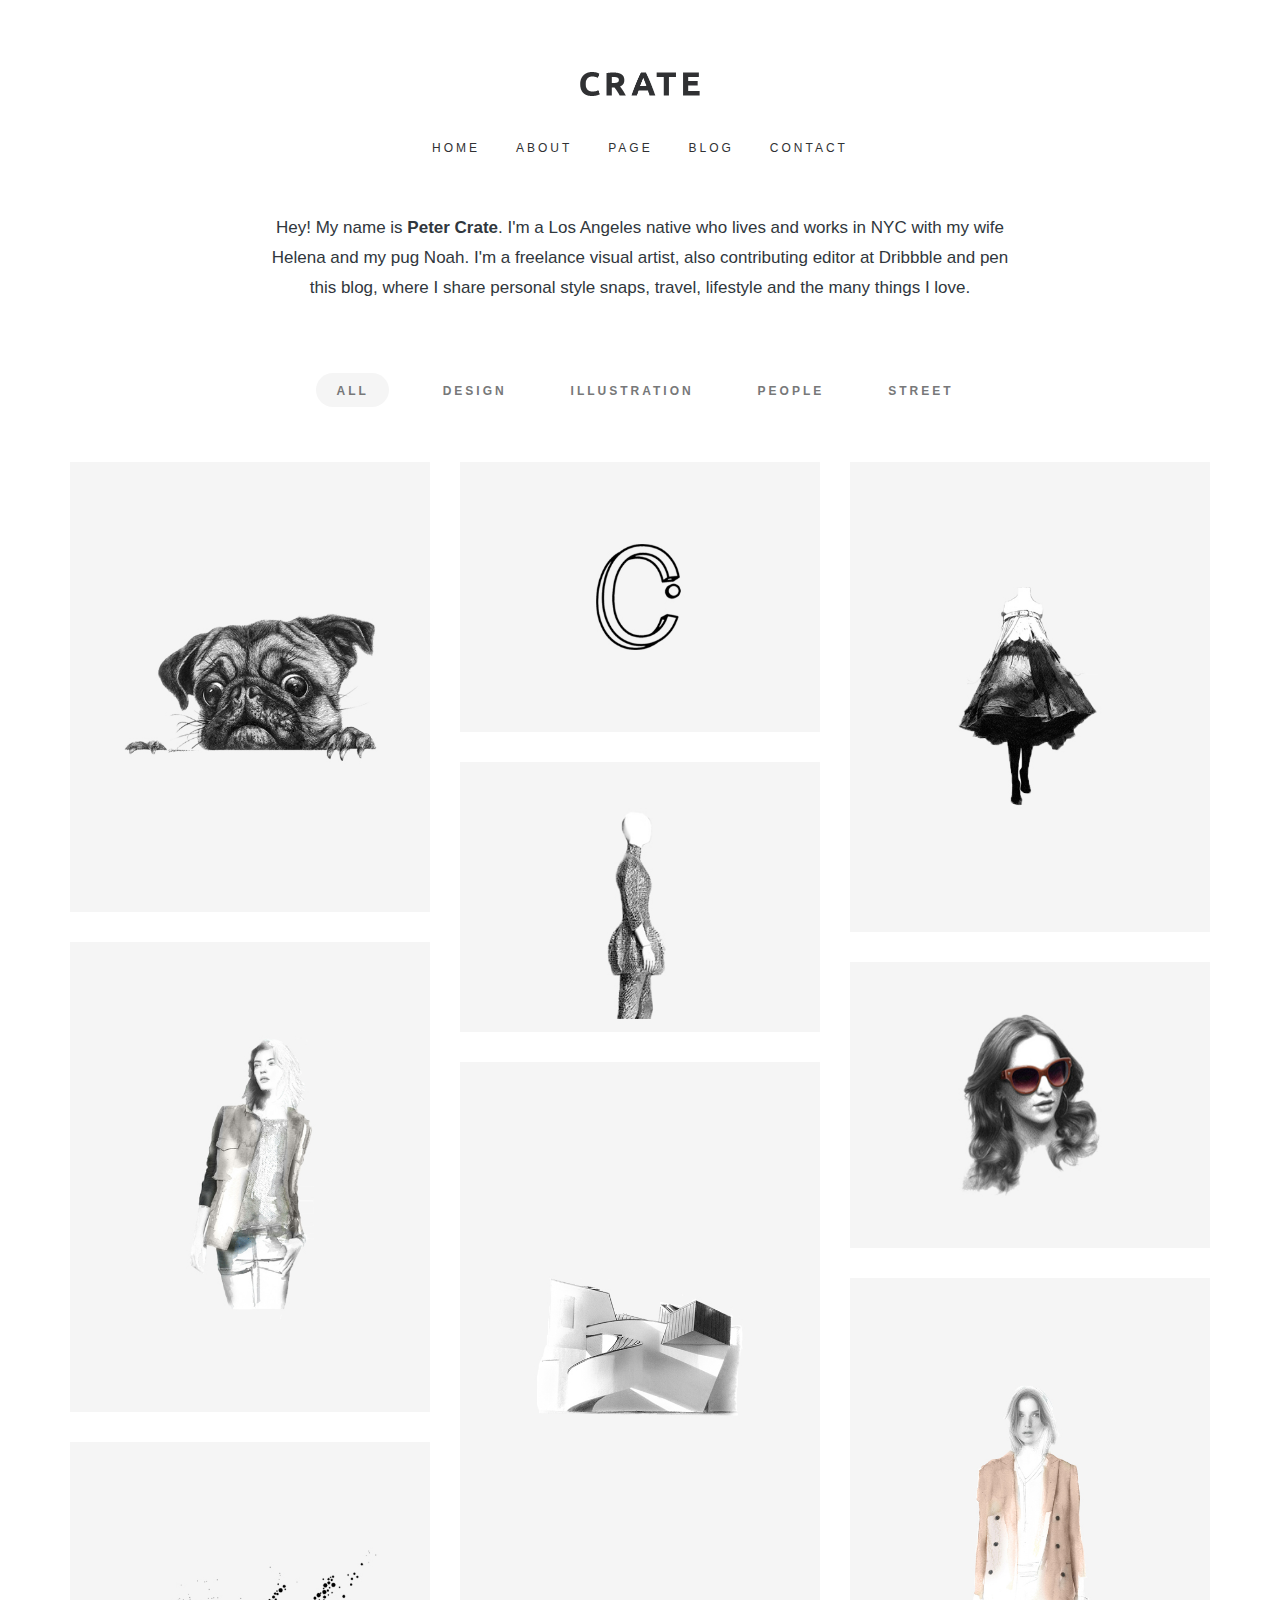
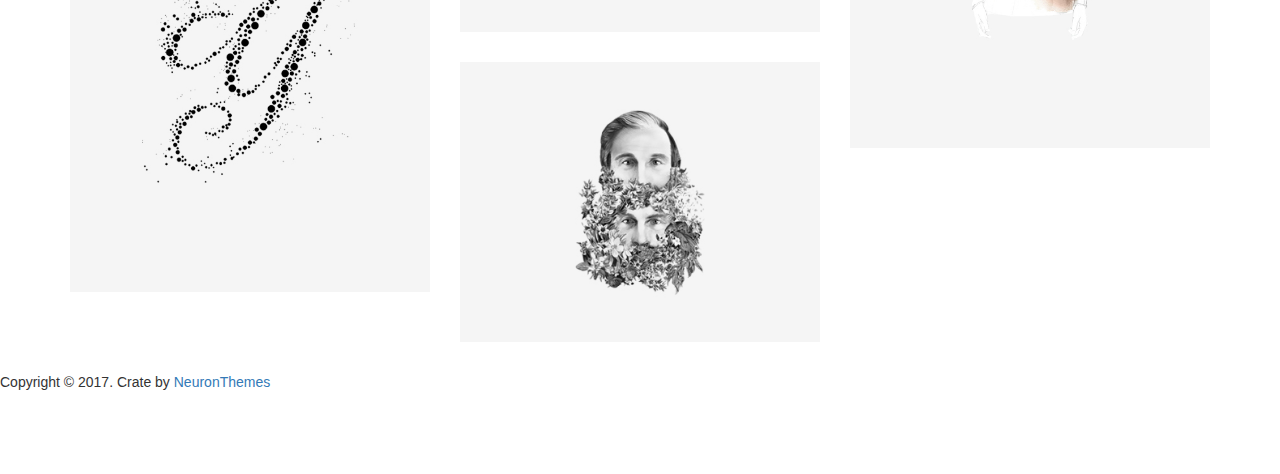
==== index.html @ 09fa6f3a "isotope" ====
<!DOCTYPE html>
<html lang="en">
    <head>
        <meta charset="utf-8">
        <meta http-equiv="X-UA-Compatible" content="IE=edge">
        <meta name="viewport" content="width=device-width, initial-scale=1">

        <title>Crate</title>

        <link href="assets/css/bootstrap.min.css" rel="stylesheet">
        <link href="assets/css/font-awesome.min.css" rel="stylesheet">
        <link href="assets/css/style.css" rel="stylesheet">
        <link href="assets/css/responsive.css" rel="stylesheet">
        
    </head>
    <body>
        <div class="section-padding">
            <div class="container">
                <div class="row">
                    <div class="col-md-8 col-md-offset-2 col-lg-8 col-lg-offset-2">
                        <div class="heading">
                            <img class="logo" src="assets/img/logo.png" alt="">
                            <ul class="head-menu">
                                <li><a href="#">Home</a></li>
                                <li><a href="#">About</a></li>
                                <li><a href="#">Page</a></li>
                                <li><a href="#">Blog</a></li>
                                <li><a href="#">Contact</a></li>
                            </ul>
                            <p class="content">Hey! My name is <strong>Peter Crate</strong>.
                                 I'm a Los Angeles native who lives and works in NYC with my 
                                 wife Helena and my pug Noah. I'm a freelance visual artist, 
                                 also contributing editor at Dribbble and pen this blog, where
                                  I share personal style snaps, travel, lifestyle and the many 
                                  things I love.</p>
                        </div>
                    </div>
                </div>
                <div class="isotope">
                    <div class="row">
                        <div class="filter">
                            <ul class="isotope-filter">
                                <li class="active" data-filter="*"><a href="#">all</a></li>
                                <li data-filter=".design"><a href="#">design</a></li>
                                <li data-filter=".illustration"><a href="#">illustration</a></li>
                                <li data-filter=".people"><a href="#">people</a></li>
                                <li data-filter=".street"><a href="#">street</a></li>
                            </ul>
                        </div>
                        <div class="product-list">
                            <div class="col-md-4 people">
                                <div class="product-bg-1 singel-product">
                                    <a href="#">
                                        <div class="product-hover">
                                            <h3>noah <span>Peole</span></h3>
                                        </div>
                                    </a>
                                </div>
                            </div>
                            <div class="col-md-4 design">
                                <div class="product-bg-2 singel-product">
                                    <a href="#">
                                        <div class="product-hover">
                                            <h3>Crate <span>Design</span></h3>
                                        </div>
                                    </a>
                                </div>
                            </div>
                            <div class="col-md-4 street">
                                <div class="product-bg-3 singel-product">
                                    <a href="#">
                                        <div class="product-hover">
                                            <h3>Dress <span>Street</span></h3>
                                        </div>
                                    </a>
                                </div>
                            </div>
                            <div class="col-md-4 people">
                                <div class="product-bg-4 singel-product">
                                    <a href="#">
                                        <div class="product-hover">
                                            <h3>Sculpture <span>Design</span></h3>
                                        </div>
                                    </a>
                                </div>
                            </div>
                            <div class="col-md-4 design">
                                <div class="product-bg-5 singel-product">
                                    <a href="#">
                                        <div class="product-hover">
                                            <h3>Sketch Girl <span>People</span></h3>
                                        </div>
                                    </a>
                                </div>
                            </div>
                            <div class="col-md-4 street">
                                <div class="product-bg-6 singel-product">
                                    <a href="#">
                                        <div class="product-hover">
                                            <h3>Portrait <span>Street</span></h3>
                                        </div>
                                    </a>
                                </div>
                            </div>
                            <div class="col-md-4 people">
                                <div class="product-bg-7 singel-product">
                                    <a href="#">
                                        <div class="product-hover">
                                            <h3>Architecture <span>Illustration</span></h3>
                                        </div>
                                    </a>
                                </div>
                            </div>
                            <div class="col-md-4 illustration">
                                <div class="product-bg-8 singel-product">
                                    <a href="#">
                                        <div class="product-hover">
                                            <h3>Fashionsta <span>Illustration</span></h3>
                                        </div>
                                    </a>
                                </div>
                            </div>
                            <div class="col-md-4 illustration">
                                <div class="product-bg-9 singel-product">
                                    <a href="#">
                                        <div class="product-hover">
                                            <h3>Simple Letter <span>People</span></h3>
                                        </div>
                                    </a>
                                </div>
                            </div>
                            <div class="col-md-4 design">
                                <div class="product-bg-10 singel-product">
                                    <a href="#">
                                        <div class="product-hover">
                                            <h3>Treebeard <span>Design</span></h3>
                                        </div>
                                    </a>
                                </div>
                            </div>
                            
                            </div>
                        </div>
                    </div>
                </div>
                <p class="copy-right">Copyright © 2017. Crate by 
                <a target="_BLANK" href="#">NeuronThemes</a></p>
            </div>
        </div>
        
        

        <script src="assets/js/jquery.min.js"></script>
        <script src="assets/js/bootstrap.min.js"></script>
        <script src="assets/js/isotope.min.js"></script>
        <script src="assets/js/main.js"></script>
    </body>
</html>
---- assets/css/style.css ----
/* Base CSS */
@import url('https://fonts.googleapis.com/css?family=Hind:300,400,500,600,700');
.alignleft {
    float: left;
    margin-right: 15px;
}
.alignright {
    float: right;
    margin-left: 15px;
}
.aligncenter {
    display: block;
    margin: 0 auto 15px;
}
a:focus { outline: 0 solid }
img {
    max-width: 100%;
    height: auto;
}
h1,
h2,
h3,
h4,
h5,
h6 {
    margin: 0 0 15px;
    font-weight: 700;
}
a:hover { text-decoration: none }
.singel-product{
    background-position: center;
    background-size: 90%;
    height: 360px;
    margin-bottom: 30px;
    background-repeat: no-repeat;
    background-color: #f5f5f5;
}
.product-bg-1{
    background-image: url(../img/pug.jpg)
}
.product-bg-2{
    background-image: url(../img/crate-logo.jpg)
}
.product-bg-3{
    background-image: url(../img/dress.jpg)
}
.product-bg-4{
    background-image: url(../img/sarabande.jpg)
}
.product-bg-5{
    background-image: url(../img/girl.jpg)
}
.product-bg-6{
    background-image: url(../img/portrait.jpg)
}
.product-bg-7{
    background-image: url(../img/architecture2X.jpg)
}
.product-bg-8{
    background-image: url(../img/fashion2X.jpg)
}
.product-bg-9{
    background-image: url(../img/y-letter.jpg)
}
.product-bg-10{
    background-image: url(../img/beard.jpg)
}

.section-padding {
    padding:72px 0px;
  }
  .heading {
    text-align: center;
  }
  .logo {
    width: 120px;
    height: auto;
    margin-bottom: 25px;
  }
  .head-menu {
    padding: 0;
    list-style: none;
    margin-bottom: 40px;
  }
  .head-menu li {
    display: inline-block;
    padding: 16px;
  }
  .head-menu li a {
    color: #303133;
    font-size: 12px;
    letter-spacing: 3px;
    font-weight: 400;
    text-transform: uppercase;
    position: relative;
  }
  .head-menu li a:before {
    position: absolute;
    height: 1px;
    width: 0;
    content: "";
    background-color: #000;
    left: -2px;
    bottom: 0;
    transition: .4s;
  }
  .head-menu li a:hover:before {
    width: 100%;
  }
  .content {
    font-size: 17px;
    font-weight: 300;
    line-height: 30px;
    color: #30373d;
    margin-bottom: 50px;
  }
  .isotope-filter {
    padding: 0;
    list-style: none;
    text-align: center;
    margin-bottom: 35px;
  }
  .isotope-filter li {
    display: inline-block;
    margin: 20px;
    text-align: center;
  }
  .isotope-filter li a {
    text-transform: uppercase;
    font-size: 12px;
    line-height: 13px;
    letter-spacing: 3px;
    color: #777879;
    font-weight: 600;
    padding: 7px 10px;
    transition: .3s;
  }
  .isotope-filter li a:hover {
    background-color: #f5f5f5;
    border-radius: 15px;
  }
  .product-list .col-md-4:nth-child(1) .singel-product,
  .product-list .col-md-4:nth-child(9) .singel-product{
      height: 450px;
  }
  
  .product-list .col-md-4:nth-child(3) .singel-product,
  .product-list .col-md-4:nth-child(5) .singel-product,
  .product-list .col-md-4:nth-child(8) .singel-product{
    height: 470px;
  }
  .product-list .col-md-4:nth-child(2) .singel-product,
  .product-list .col-md-4:nth-child(4) .singel-product{
    height: 270px;
  }
  .product-list .col-md-4:nth-child(6) .singel-product{
    height: 286px;
  }
  .product-list .col-md-4:nth-child(7) .singel-product{
    height: 570px;
  }
  .product-list .col-md-4:nth-child(10) .singel-product{
    height: 280px;
  }
  .product-hover {
    position: relative;
    z-index: 1;
    display: flex;
    justify-content: center;
    align-items: center;
    height: 100%;
    opacity: 0;
  }
  .product-hover:before {
    position: absolute;
    background-color: #fff;
    content: "";
    height: 100%;
    width: 100%;
    opacity: 0;
    z-index: -1;
    transition: .3s;
  }
  .product-hover h3 {
    text-transform: uppercase;
    font-size: 16px;
    line-height: 20px;
    letter-spacing: 3px;
    font-weight: 600;
    color: #303133;
    display: grid;
    padding-top: 30px;
  }
  .product-hover h3 span {
    font-size: 80%;
    padding-top: 30px;
    font-weight: normal;
    transition: .5s;
    text-transform: none;
    text-align: center;
}
.singel-product:hover .product-hover::before {
    opacity: .9;
}
.singel-product:hover .product-hover {
    opacity: 1;
}

.isotope-filter li.active{
  background-color: #f5f5f5;
  border-radius: 50px;
  padding: 7px 10px;
}
.singel-product:hover .product-hover h3 {
  padding: 0;
}
.singel-product:hover .product-hover h3 span {
  padding: 5px;
}
---- assets/css/responsive.css ----
/* Medium Layout: 1280px. */
@media only screen and (min-width: 992px) and (max-width: 1200px) { 
  
    
}
/* Tablet Layout: 768px. */
@media only screen and (min-width: 768px) and (max-width: 991px) { 
 
    
}
/* Mobile Layout: 320px. */
@media only screen and (max-width: 767px) { 
 
    
}
/* Wide Mobile Layout: 480px. */
@media only screen and (min-width: 480px) and (max-width: 767px) { 

}
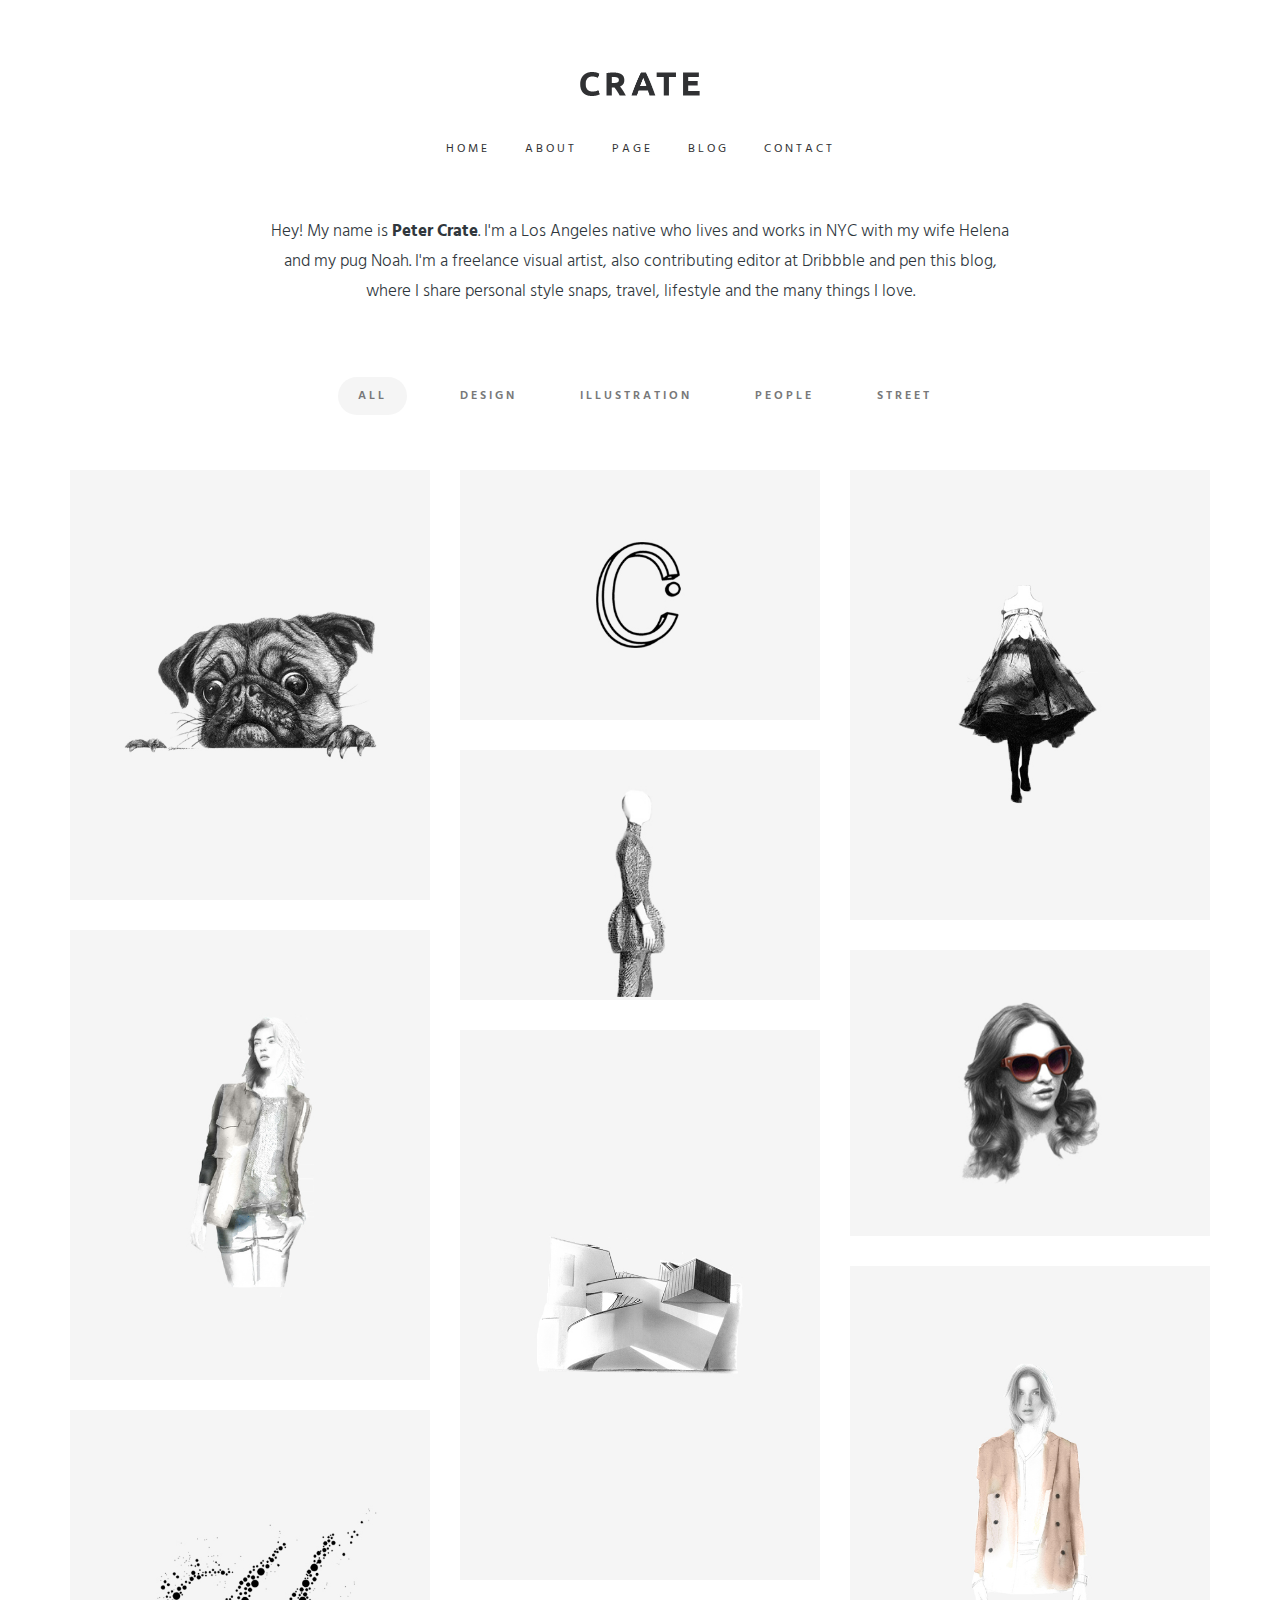
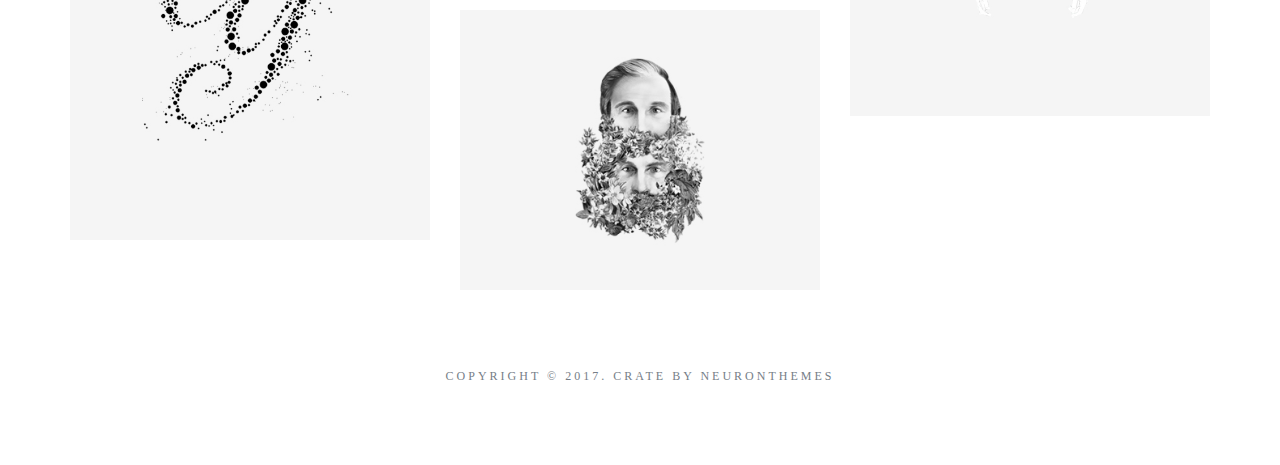
==== commit 9b12357c: "isotope-complite" ====
--- a/index.html
+++ b/index.html
@@ -75,7 +75,7 @@
                                     </a>
                                 </div>
                             </div>
-                            <div class="col-md-4 people">
+                            <div class="col-md-4 design">
                                 <div class="product-bg-4 singel-product">
                                     <a href="#">
                                         <div class="product-hover">
@@ -84,7 +84,7 @@
                                     </a>
                                 </div>
                             </div>
-                            <div class="col-md-4 design">
+                            <div class="col-md-4 people">
                                 <div class="product-bg-5 singel-product">
                                     <a href="#">
                                         <div class="product-hover">
@@ -102,7 +102,7 @@
                                     </a>
                                 </div>
                             </div>
-                            <div class="col-md-4 people">
+                            <div class="col-md-4 illustration">
                                 <div class="product-bg-7 singel-product">
                                     <a href="#">
                                         <div class="product-hover">
@@ -120,7 +120,7 @@
                                     </a>
                                 </div>
                             </div>
-                            <div class="col-md-4 illustration">
+                            <div class="col-md-4 people">
                                 <div class="product-bg-9 singel-product">
                                     <a href="#">
                                         <div class="product-hover">
--- a/assets/css/style.css
+++ b/assets/css/style.css
@@ -25,6 +25,12 @@
 h6 {
     margin: 0 0 15px;
     font-weight: 700;
+}
+body {
+  font-family: 'Hind', sans-serif;
+  font-size: 14px;
+  line-height: 24px;
+  color: #303133;
 }
 a:hover { text-decoration: none }
 .singel-product{
@@ -141,23 +147,23 @@
   }
   .product-list .col-md-4:nth-child(1) .singel-product,
   .product-list .col-md-4:nth-child(9) .singel-product{
-      height: 450px;
+      height: 430px;
   }
   
   .product-list .col-md-4:nth-child(3) .singel-product,
   .product-list .col-md-4:nth-child(5) .singel-product,
   .product-list .col-md-4:nth-child(8) .singel-product{
-    height: 470px;
+    height: 450px;
   }
   .product-list .col-md-4:nth-child(2) .singel-product,
   .product-list .col-md-4:nth-child(4) .singel-product{
-    height: 270px;
+    height: 250px;
   }
   .product-list .col-md-4:nth-child(6) .singel-product{
     height: 286px;
   }
   .product-list .col-md-4:nth-child(7) .singel-product{
-    height: 570px;
+    height: 550px;
   }
   .product-list .col-md-4:nth-child(10) .singel-product{
     height: 280px;
@@ -216,4 +222,36 @@
 }
 .singel-product:hover .product-hover h3 span {
   padding: 5px;
+}
+.product-list{
+  transition-duration: .5s;
+}
+
+.copy-right {
+  text-align: center;
+  font-family: Poppins;
+  font-size: 12px;
+  line-height: 13px;
+  letter-spacing: 3px;
+  text-transform: uppercase;
+  margin-top: 50px;
+  color: #767e87;
+}
+.copy-right a {
+  color: #767e87;
+  position: relative;
+}
+.copy-right a:hover::before {
+  width: 100%;
+}
+
+.copy-right a:before {
+  position: absolute;
+  height: 1px;
+  width: 0;
+  content: "";
+  bottom: 0;
+  left: 0;
+  background-color: #000;
+  transition: .3s;
 }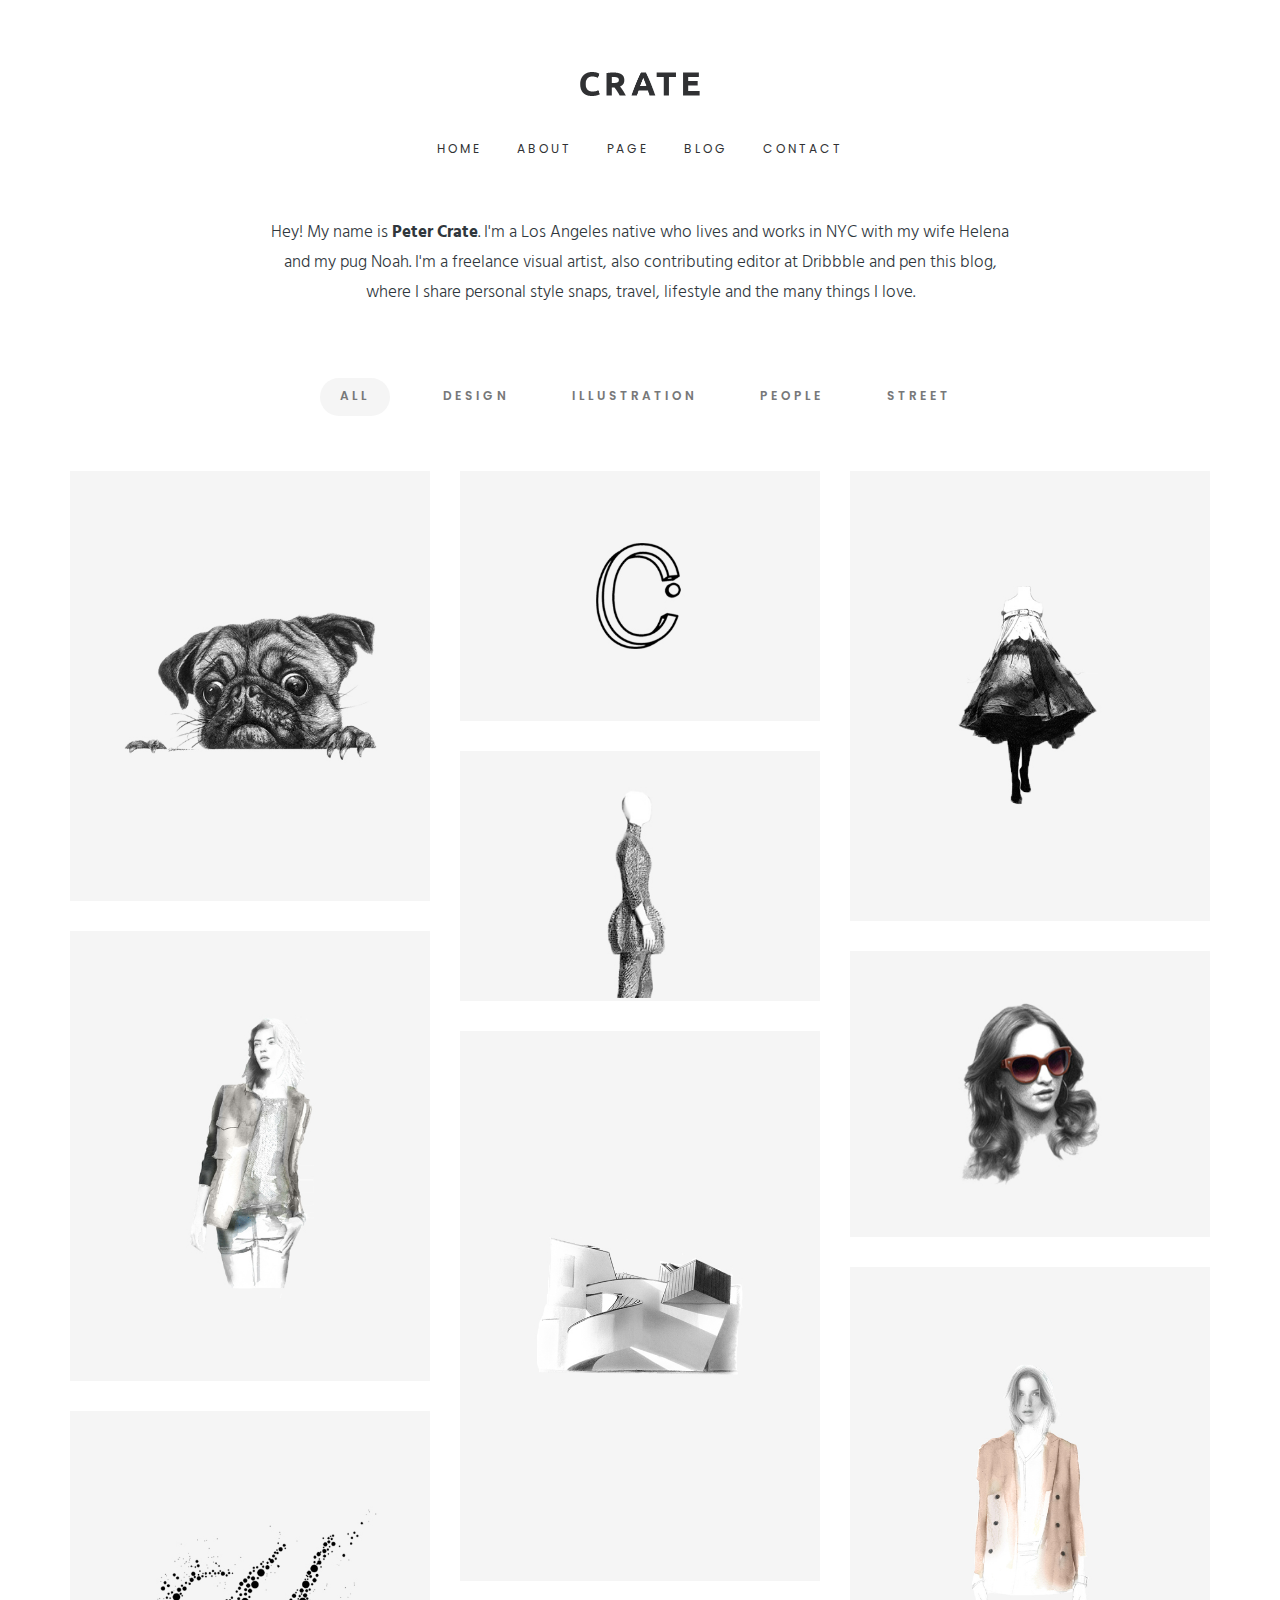
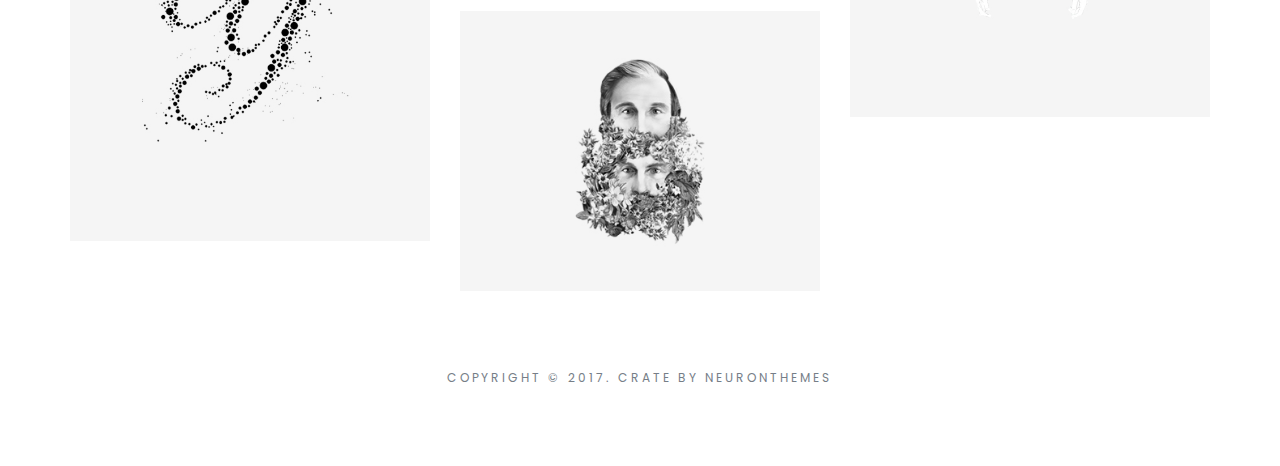
==== commit 4bb362f3: "link" ====
--- a/index.html
+++ b/index.html
@@ -6,7 +6,9 @@
         <meta name="viewport" content="width=device-width, initial-scale=1">
 
         <title>Crate</title>
-
+        <link rel="stylesheet" href="https://use.fontawesome.com/releases/v5.0.10/css/all.css"
+         integrity="sha384-+d0P83n9kaQMCwj8F4RJB66tzIwOKmrdb46+porD/OvrJ+37WqIM7UoBtwHO6Nlg"
+          crossorigin="anonymous">
         <link href="assets/css/bootstrap.min.css" rel="stylesheet">
         <link href="assets/css/font-awesome.min.css" rel="stylesheet">
         <link href="assets/css/style.css" rel="stylesheet">
@@ -21,11 +23,29 @@
                         <div class="heading">
                             <img class="logo" src="assets/img/logo.png" alt="">
                             <ul class="head-menu">
-                                <li><a href="#">Home</a></li>
-                                <li><a href="#">About</a></li>
-                                <li><a href="#">Page</a></li>
-                                <li><a href="#">Blog</a></li>
-                                <li><a href="#">Contact</a></li>
+                                <li><a href="file:///C:/Users/Mahfujur%20Rahman/Documents/GitHub/crate/index.html#">Home</a></li>
+                                <li><a href="file:///C:/Users/Mahfujur%20Rahman/Documents/GitHub/crate-about/index.html">About</a></li>
+                                <li><a href="#">Page</a>
+                                    <ul class="sub-menu">
+                                        <li><a href="#">Portfolio <i class="fas fa-angle-right"></i></a>
+                                            <ul class="sub-menu-1">
+                                                <li><a href="#">2 Columns</a></li>
+                                                <li><a href="#">3 Columns</a></li>
+                                                <li><a href="#">4 Columns</a></li>
+                                            </ul>
+                                        </li>
+                                        <li><a href="#">Blog <i class="fas fa-angle-right"></i></a>
+                                            <ul class="sub-menu-2">
+                                                    <li><a href="#">Grid</a></li>
+                                                    <li><a href="#">Full width</a></li>
+                                                    <li><a href="#">Sidebar</a></li>
+                                                </ul>
+                                        </li>
+                                        <li><a href="#">Gallery</a></li>
+                                    </ul>
+                                </li>
+                                <li><a href="file:///C:/Users/Mahfujur%20Rahman/Documents/GitHub/crate-blog/index.html">Blog</a></li>
+                                <li><a href="file:///C:/Users/Mahfujur%20Rahman/Documents/GitHub/crate-contact/index.html">Contact</a></li>
                             </ul>
                             <p class="content">Hey! My name is <strong>Peter Crate</strong>.
                                  I'm a Los Angeles native who lives and works in NYC with my 
@@ -48,7 +68,7 @@
                             </ul>
                         </div>
                         <div class="product-list">
-                            <div class="col-md-4 people">
+                            <div class="col-md-4 col-sm-6 col-xs-12 mobil-size people">
                                 <div class="product-bg-1 singel-product">
                                     <a href="#">
                                         <div class="product-hover">
@@ -57,7 +77,7 @@
                                     </a>
                                 </div>
                             </div>
-                            <div class="col-md-4 design">
+                            <div class="col-md-4 col-sm-6 col-xs-12 mobil-size design">
                                 <div class="product-bg-2 singel-product">
                                     <a href="#">
                                         <div class="product-hover">
@@ -66,7 +86,7 @@
                                     </a>
                                 </div>
                             </div>
-                            <div class="col-md-4 street">
+                            <div class="col-md-4 col-sm-6 col-xs-12 mobil-size street">
                                 <div class="product-bg-3 singel-product">
                                     <a href="#">
                                         <div class="product-hover">
@@ -75,7 +95,7 @@
                                     </a>
                                 </div>
                             </div>
-                            <div class="col-md-4 design">
+                            <div class="col-md-4 col-sm-6 col-xs-12 mobil-size design">
                                 <div class="product-bg-4 singel-product">
                                     <a href="#">
                                         <div class="product-hover">
@@ -84,7 +104,7 @@
                                     </a>
                                 </div>
                             </div>
-                            <div class="col-md-4 people">
+                            <div class="col-md-4 col-sm-6 col-xs-12 mobil-size people">
                                 <div class="product-bg-5 singel-product">
                                     <a href="#">
                                         <div class="product-hover">
@@ -93,7 +113,7 @@
                                     </a>
                                 </div>
                             </div>
-                            <div class="col-md-4 street">
+                            <div class="col-md-4 col-sm-6 col-xs-12 mobil-size street">
                                 <div class="product-bg-6 singel-product">
                                     <a href="#">
                                         <div class="product-hover">
@@ -102,7 +122,7 @@
                                     </a>
                                 </div>
                             </div>
-                            <div class="col-md-4 illustration">
+                            <div class="col-md-4 col-sm-6 col-xs-12 mobil-size illustration">
                                 <div class="product-bg-7 singel-product">
                                     <a href="#">
                                         <div class="product-hover">
@@ -111,7 +131,7 @@
                                     </a>
                                 </div>
                             </div>
-                            <div class="col-md-4 illustration">
+                            <div class="col-md-4 col-sm-6 col-xs-12 mobil-size illustration">
                                 <div class="product-bg-8 singel-product">
                                     <a href="#">
                                         <div class="product-hover">
@@ -120,7 +140,7 @@
                                     </a>
                                 </div>
                             </div>
-                            <div class="col-md-4 people">
+                            <div class="col-md-4 col-sm-6 col-xs-12 mobil-size people">
                                 <div class="product-bg-9 singel-product">
                                     <a href="#">
                                         <div class="product-hover">
@@ -129,7 +149,7 @@
                                     </a>
                                 </div>
                             </div>
-                            <div class="col-md-4 design">
+                            <div class="col-md-4 col-sm-6 col-xs-12 mobil-size design">
                                 <div class="product-bg-10 singel-product">
                                     <a href="#">
                                         <div class="product-hover">
--- a/assets/css/style.css
+++ b/assets/css/style.css
@@ -1,5 +1,5 @@
 /* Base CSS */
-@import url('https://fonts.googleapis.com/css?family=Hind:300,400,500,600,700');
+@import url('https://fonts.googleapis.com/css?family=Hind:300,400,500,600,700|Poppins:300,400,500,600');
 .alignleft {
     float: left;
     margin-right: 15px;
@@ -33,6 +33,9 @@
   color: #303133;
 }
 a:hover { text-decoration: none }
+a{
+  font-family: 'Poppins', sans-serif;
+}
 .singel-product{
     background-position: center;
     background-size: 90%;
@@ -72,6 +75,8 @@
     background-image: url(../img/beard.jpg)
 }
 
+
+/*head-menu-stard*/
 .section-padding {
     padding:72px 0px;
   }
@@ -113,6 +118,78 @@
   .head-menu li a:hover:before {
     width: 100%;
   }
+  
+.heading .head-menu li ul {
+  position: absolute;
+  top: 90px;
+  left: 44%;
+  width: 170px;
+  background-color: #303133;
+  text-align: left;
+  z-index: 1;
+  visibility: hidden;
+  opacity: 0;
+  transition: .3s;
+  margin: 0;
+  padding: 0;
+    
+}
+.heading .head-menu li ul li {
+  display: block;
+  padding: 10px;
+}
+.heading .head-menu li ul li a{
+  margin: 0;
+  margin-left: 0px;
+  text-align: center;
+  color: #fff;
+  text-transform: uppercase;
+  font-weight: 400;
+  font-size: 12px;
+  line-height: 13px;
+  letter-spacing: 3px;
+  position: relative;
+}
+.heading .head-menu li:hover ul{
+    opacity: 1;
+    visibility: unset;
+}
+.head-menu li:hover ul ul{
+  left: 171px;
+  top: 40px;
+}
+.heading .head-menu li:hover ul ul{
+  opacity: -1;
+  visibility: hidden;
+}
+.heading .head-menu ul li:hover > ul{
+  opacity: 1;
+  visibility: unset;
+}
+.heading .head-menu li ul li .sub-menu-2{
+  top: 50px;
+  transition: .4s;
+}
+.heading .head-menu li ul li .sub-menu-1{
+  top: 0px;
+  transition: .4s;
+}
+.heading .head-menu li ul li a::before {
+  position: absolute;
+  height: 1px;
+  width: 0;
+  content: "";
+  background-color: #fff;
+  bottom: 0;
+  left: 0;
+  transition: .3s;
+}
+.heading .head-menu li ul li a:hover::before {
+  width: 100%;
+}
+/*head-menu-end*/
+
+
   .content {
     font-size: 17px;
     font-weight: 300;
@@ -227,6 +304,7 @@
   transition-duration: .5s;
 }
 
+/*footer-stard*/
 .copy-right {
   text-align: center;
   font-family: Poppins;
@@ -254,4 +332,5 @@
   left: 0;
   background-color: #000;
   transition: .3s;
-}+}
+/*footer-end*/